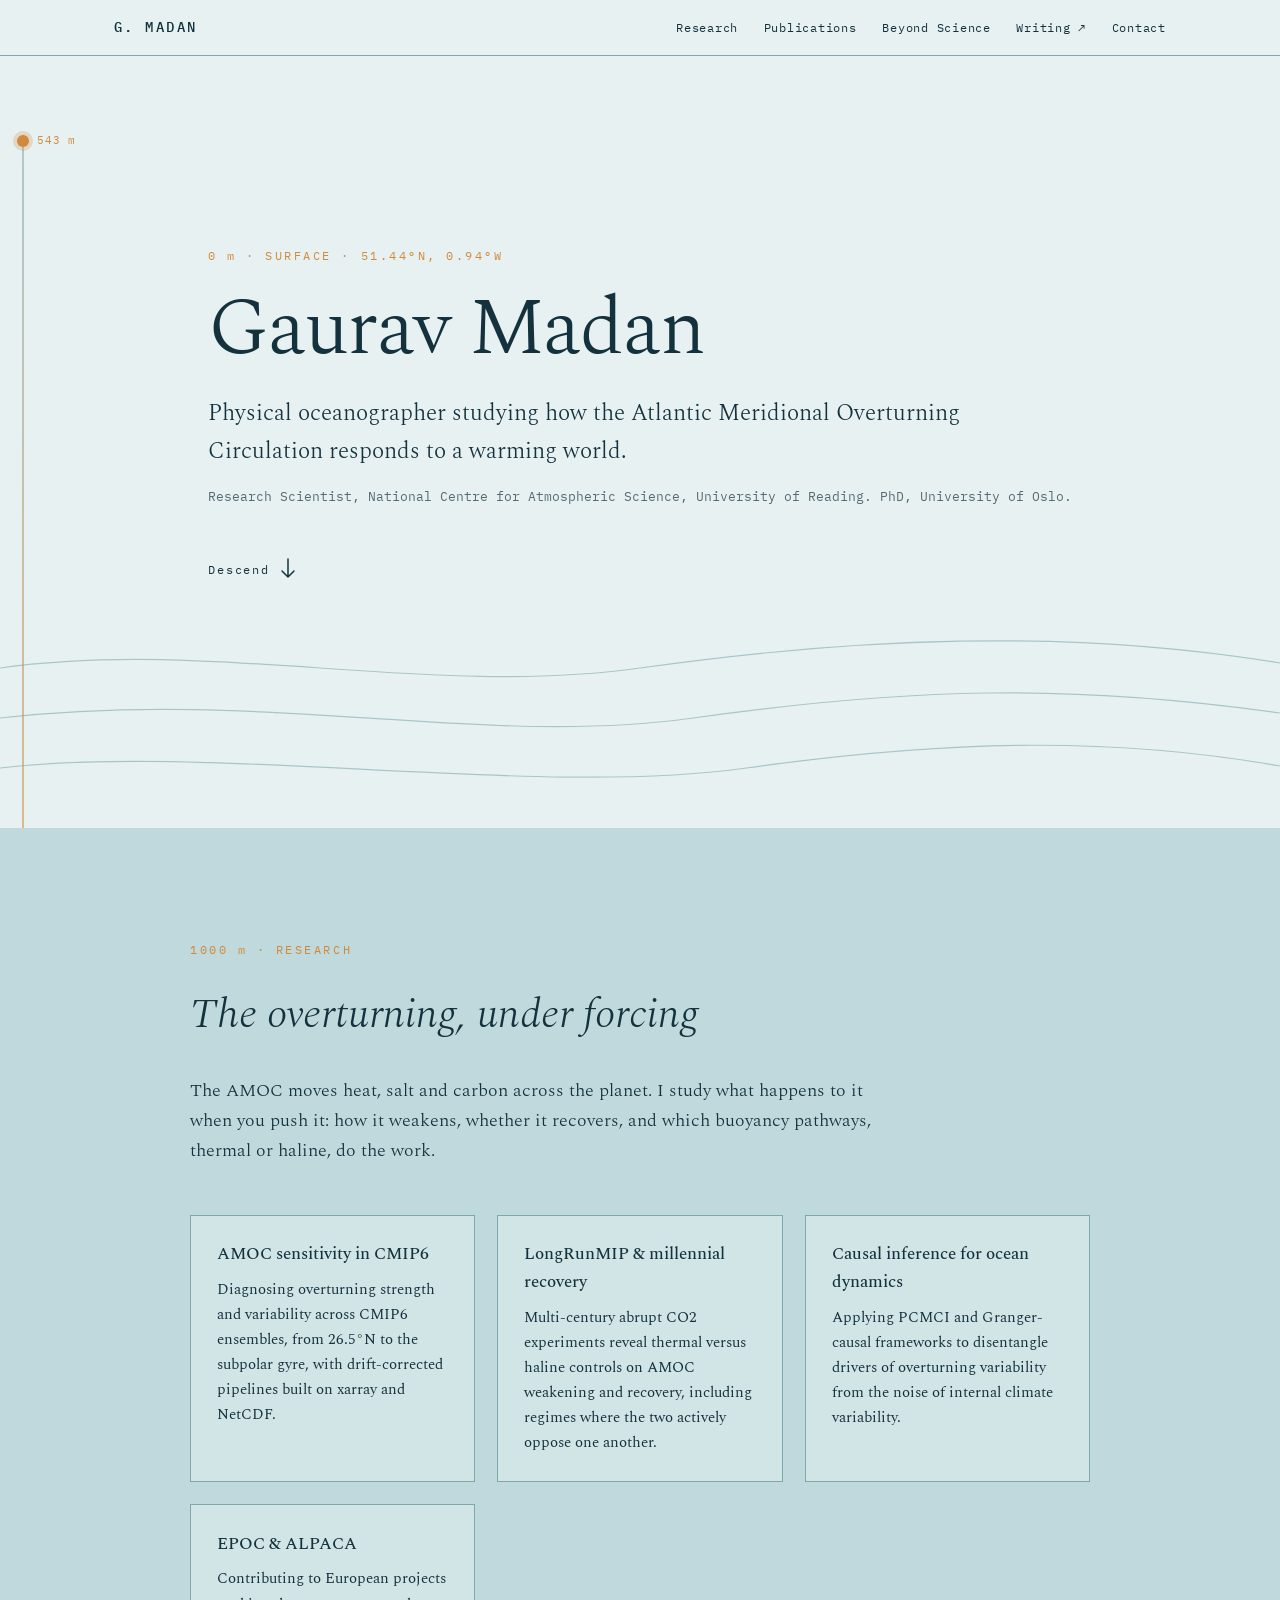
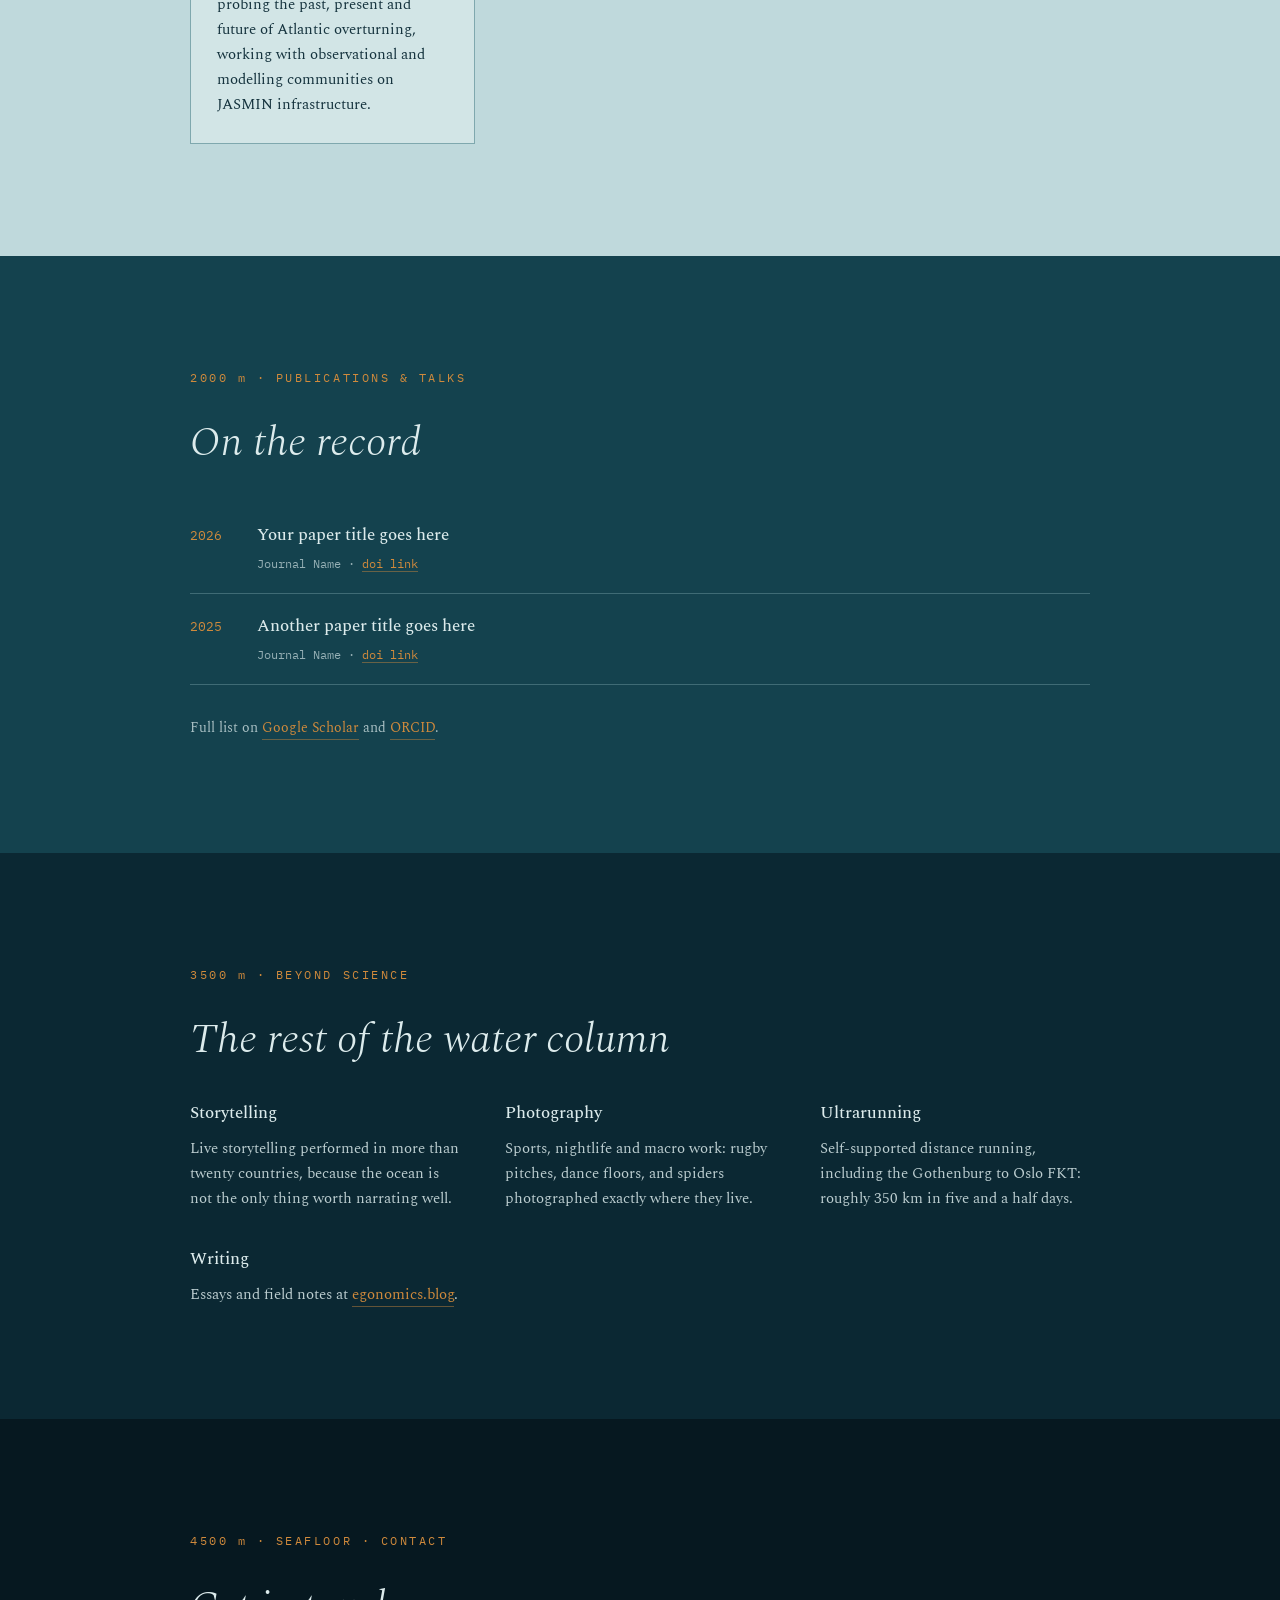
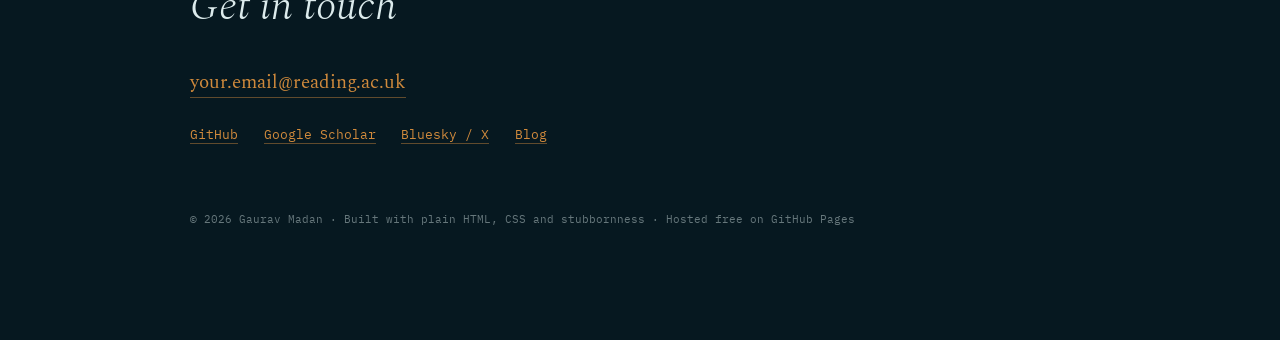
==== index.html @ 24254cf1 "Launch version 1" ====
<!DOCTYPE html>
<html lang="en">
<head>
  <meta charset="UTF-8">
  <meta name="viewport" content="width=device-width, initial-scale=1.0">
  <title>Gaurav Madan | Physical Oceanographer</title>
  <meta name="description" content="Gaurav Madan is a physical oceanographer at NCAS, University of Reading, studying AMOC sensitivity in CMIP6 and LongRunMIP simulations.">

  <!-- ============================================================
       FONTS: Spectral (headings & body) + IBM Plex Mono (labels)
       Swap these in one place if you want a different pairing.
       ============================================================ -->
  <link rel="preconnect" href="https://fonts.googleapis.com">
  <link rel="preconnect" href="https://fonts.gstatic.com" crossorigin>
  <link href="https://fonts.googleapis.com/css2?family=Spectral:ital,wght@0,300;0,400;0,500;1,300;1,400&family=IBM+Plex+Mono:wght@400;500&display=swap" rel="stylesheet">

  <link rel="stylesheet" href="css/style.css">
</head>
<body>

  <!-- ============================================================
       NAVIGATION / MENU BAR
       To add a new link: copy one <li> line and edit it.
       Internal links use #section-id. External links use full URLs
       and should keep target="_blank".
       ============================================================ -->
  <header class="site-nav" id="top">
    <nav aria-label="Main navigation">
      <a class="nav-name" href="#top">G. MADAN</a>
      <button class="nav-toggle" aria-label="Toggle menu" aria-expanded="false">
        <span></span><span></span><span></span>
      </button>
      <ul class="nav-links">
        <li><a href="#research">Research</a></li>
        <li><a href="#publications">Publications</a></li>
        <li><a href="#beyond">Beyond Science</a></li>
        <li><a href="https://egonomics.blog" target="_blank" rel="noopener">Writing ↗</a></li>
        <!-- ADD MORE MENU LINKS HERE, for example:
        <li><a href="https://your-photography-site.com" target="_blank" rel="noopener">Photography ↗</a></li>
        <li><a href="https://github.com/yourusername" target="_blank" rel="noopener">Code ↗</a></li>
        -->
        <li><a href="#contact">Contact</a></li>
      </ul>
    </nav>
  </header>

  <!-- ============================================================
       DEPTH RAIL (the signature element)
       A fixed scale on the left. The marker tracks your scroll
       position as if you were descending the water column.
       Hidden automatically on small screens.
       ============================================================ -->
  <aside class="depth-rail" aria-hidden="true">
    <div class="depth-line"></div>
    <div class="depth-marker" id="depth-marker">
      <span id="depth-readout">0 m</span>
    </div>
  </aside>

  <main>

    <!-- ========================================================
         HERO / SURFACE (0 m)
         ======================================================== -->
    <section class="panel panel-surface" data-depth="0">
      <div class="wrap hero">
        <p class="eyebrow">0 m &middot; SURFACE &middot; 51.44&deg;N, 0.94&deg;W</p>
        <h1>Gaurav Madan</h1>
        <p class="hero-sub">Physical oceanographer studying how the Atlantic
        Meridional Overturning Circulation responds to a warming world.</p>
        <p class="hero-detail">Research Scientist, National Centre for Atmospheric
        Science, University of Reading. PhD, University of Oslo.</p>
        <a class="descend-cue" href="#research">
          <span>Descend</span>
          <svg width="16" height="24" viewBox="0 0 16 24" fill="none" aria-hidden="true">
            <path d="M8 2v18M2 14l6 6 6-6" stroke="currentColor" stroke-width="1.5" stroke-linecap="round" stroke-linejoin="round"/>
          </svg>
        </a>
      </div>
      <!-- Decorative isopycnal contour lines -->
      <svg class="contours" viewBox="0 0 1200 220" preserveAspectRatio="none" aria-hidden="true">
        <path d="M0,60 C200,30 400,90 600,60 S1000,20 1200,55" />
        <path d="M0,110 C250,80 450,140 650,110 S1000,75 1200,105" />
        <path d="M0,160 C200,135 500,190 700,160 S1050,130 1200,158" />
      </svg>
    </section>

    <!-- ========================================================
         RESEARCH (1000 m, where the AMOC lives)
         ======================================================== -->
    <section class="panel panel-thermocline" id="research" data-depth="1000">
      <div class="wrap">
        <p class="eyebrow">1000 m &middot; RESEARCH</p>
        <h2>The overturning, under forcing</h2>
        <p class="lede">The AMOC moves heat, salt and carbon across the planet.
        I study what happens to it when you push it: how it weakens, whether it
        recovers, and which buoyancy pathways, thermal or haline, do the work.</p>

        <div class="research-grid">
          <!-- Edit or duplicate these cards for your own topics -->
          <article class="card">
            <h3>AMOC sensitivity in CMIP6</h3>
            <p>Diagnosing overturning strength and variability across CMIP6
            ensembles, from 26.5&deg;N to the subpolar gyre, with drift-corrected
            pipelines built on xarray and NetCDF.</p>
          </article>
          <article class="card">
            <h3>LongRunMIP &amp; millennial recovery</h3>
            <p>Multi-century abrupt CO2 experiments reveal thermal versus haline
            controls on AMOC weakening and recovery, including regimes where the
            two actively oppose one another.</p>
          </article>
          <article class="card">
            <h3>Causal inference for ocean dynamics</h3>
            <p>Applying PCMCI and Granger-causal frameworks to disentangle
            drivers of overturning variability from the noise of internal
            climate variability.</p>
          </article>
          <article class="card">
            <h3>EPOC &amp; ALPACA</h3>
            <p>Contributing to European projects probing the past, present and
            future of Atlantic overturning, working with observational and
            modelling communities on JASMIN infrastructure.</p>
          </article>
        </div>
      </div>
    </section>

    <!-- ========================================================
         PUBLICATIONS (2000 m)
         Replace the placeholders with your real papers.
         ======================================================== -->
    <section class="panel panel-deep" id="publications" data-depth="2000">
      <div class="wrap">
        <p class="eyebrow">2000 m &middot; PUBLICATIONS &amp; TALKS</p>
        <h2>On the record</h2>
        <ol class="pub-list">
          <!-- TEMPLATE: copy this <li> block for each publication -->
          <li>
            <span class="pub-year">2026</span>
            <div>
              <p class="pub-title">Your paper title goes here</p>
              <p class="pub-meta">Journal Name &middot; <a href="#">doi link</a></p>
            </div>
          </li>
          <li>
            <span class="pub-year">2025</span>
            <div>
              <p class="pub-title">Another paper title goes here</p>
              <p class="pub-meta">Journal Name &middot; <a href="#">doi link</a></p>
            </div>
          </li>
        </ol>
        <p class="aside-note">Full list on
          <a href="#" target="_blank" rel="noopener">Google Scholar</a> and
          <a href="#" target="_blank" rel="noopener">ORCID</a>.
          <!-- Replace # above with your real profile URLs -->
        </p>
      </div>
    </section>

    <!-- ========================================================
         BEYOND SCIENCE (3500 m)
         ======================================================== -->
    <section class="panel panel-abyssal" id="beyond" data-depth="3500">
      <div class="wrap">
        <p class="eyebrow">3500 m &middot; BEYOND SCIENCE</p>
        <h2>The rest of the water column</h2>
        <div class="beyond-grid">
          <article>
            <h3>Storytelling</h3>
            <p>Live storytelling performed in more than twenty countries,
            because the ocean is not the only thing worth narrating well.</p>
          </article>
          <article>
            <h3>Photography</h3>
            <p>Sports, nightlife and macro work: rugby pitches, dance floors,
            and spiders photographed exactly where they live.</p>
          </article>
          <article>
            <h3>Ultrarunning</h3>
            <p>Self-supported distance running, including the
            Gothenburg to Oslo FKT: roughly 350 km in five and a half days.</p>
          </article>
          <article>
            <h3>Writing</h3>
            <p>Essays and field notes at
            <a href="https://egonomics.blog" target="_blank" rel="noopener">egonomics.blog</a>.</p>
          </article>
        </div>
      </div>
    </section>

    <!-- ========================================================
         CONTACT / SEAFLOOR (4500 m)
         ======================================================== -->
    <section class="panel panel-floor" id="contact" data-depth="4500">
      <div class="wrap">
        <p class="eyebrow">4500 m &middot; SEAFLOOR &middot; CONTACT</p>
        <h2>Get in touch</h2>
        <p class="contact-line">
          <!-- Replace with your real handles -->
          <a href="mailto:your.email@reading.ac.uk">your.email@reading.ac.uk</a>
        </p>
        <ul class="contact-links">
          <li><a href="#" target="_blank" rel="noopener">GitHub</a></li>
          <li><a href="#" target="_blank" rel="noopener">Google Scholar</a></li>
          <li><a href="#" target="_blank" rel="noopener">Bluesky / X</a></li>
          <li><a href="https://egonomics.blog" target="_blank" rel="noopener">Blog</a></li>
        </ul>
        <footer>
          <p>&copy; 2026 Gaurav Madan &middot; Built with plain HTML, CSS and
          stubbornness &middot; Hosted free on GitHub Pages</p>
        </footer>
      </div>
    </section>

  </main>

  <script src="js/main.js"></script>
</body>
</html>
---- css/style.css ----
/* ================================================================
   OCEANOGRAPHER GAURAV : water-column stylesheet
   The page descends from surface light to abyssal dark.
   All colours live in :root below. Change them once, they change
   everywhere.
   ================================================================ */

:root {
  /* Depth palette: surface to seafloor */
  --surface:      #E8F1F2;   /* pale hydrographic-chart blue */
  --thermocline:  #BFD9DC;   /* photic-zone blue-grey */
  --deep:         #14424E;   /* deep teal-navy */
  --abyssal:      #0B2833;   /* near-abyss */
  --floor:        #061820;   /* seafloor ink */

  /* Text and accents */
  --ink:          #14323D;   /* dark text on light panels */
  --foam:         #DCEBEC;   /* light text on dark panels */
  --contour:      #7FA8AE;   /* contour lines, rules, muted text */
  --buoy:         #D08A3C;   /* amber accent: links, markers */

  /* Type */
  --serif: 'Spectral', Georgia, serif;
  --mono:  'IBM Plex Mono', 'Courier New', monospace;
}

* { margin: 0; padding: 0; box-sizing: border-box; }

html { scroll-behavior: smooth; }

@media (prefers-reduced-motion: reduce) {
  html { scroll-behavior: auto; }
  *, *::before, *::after { animation: none !important; transition: none !important; }
}

body {
  font-family: var(--serif);
  font-weight: 400;
  color: var(--ink);
  background: var(--surface);
  line-height: 1.65;
}

/* ----------------------------------------------------------------
   NAVIGATION
   ---------------------------------------------------------------- */
.site-nav {
  position: fixed;
  top: 0; left: 0; right: 0;
  z-index: 100;
  background: color-mix(in srgb, var(--surface) 88%, transparent);
  backdrop-filter: blur(8px);
  border-bottom: 1px solid var(--contour);
}

.site-nav nav {
  max-width: 1100px;
  margin: 0 auto;
  padding: 0.9rem 1.5rem;
  display: flex;
  align-items: center;
  justify-content: space-between;
}

.nav-name {
  font-family: var(--mono);
  font-weight: 500;
  font-size: 0.85rem;
  letter-spacing: 0.18em;
  color: var(--ink);
  text-decoration: none;
}

.nav-links {
  display: flex;
  gap: 1.6rem;
  list-style: none;
}

.nav-links a {
  font-family: var(--mono);
  font-size: 0.78rem;
  letter-spacing: 0.06em;
  color: var(--ink);
  text-decoration: none;
  border-bottom: 1px solid transparent;
  padding-bottom: 2px;
  transition: border-color 0.2s, color 0.2s;
}

.nav-links a:hover,
.nav-links a:focus-visible {
  color: var(--buoy);
  border-bottom-color: var(--buoy);
}

.nav-toggle { display: none; }

/* ----------------------------------------------------------------
   DEPTH RAIL (signature element)
   ---------------------------------------------------------------- */
.depth-rail {
  position: fixed;
  left: 1.4rem;
  top: 15vh;
  bottom: 8vh;
  width: 2px;
  z-index: 50;
}

.depth-line {
  position: absolute;
  inset: 0;
  background: linear-gradient(var(--contour), var(--buoy));
  opacity: 0.55;
}

.depth-marker {
  position: absolute;
  left: -5px;
  top: 0;
  width: 12px;
  height: 12px;
  border-radius: 50%;
  background: var(--buoy);
  box-shadow: 0 0 0 4px color-mix(in srgb, var(--buoy) 25%, transparent);
  transition: top 0.1s linear;
}

.depth-marker span {
  position: absolute;
  left: 20px;
  top: -4px;
  font-family: var(--mono);
  font-size: 0.7rem;
  letter-spacing: 0.05em;
  color: var(--buoy);
  white-space: nowrap;
}

/* ----------------------------------------------------------------
   PANELS: each darker than the last
   ---------------------------------------------------------------- */
.panel { padding: 7rem 1.5rem; position: relative; overflow: hidden; }
.wrap  { max-width: 900px; margin: 0 auto; }

.panel-surface     { background: var(--surface);     color: var(--ink);  min-height: 92vh; display: flex; align-items: center; }
.panel-thermocline { background: var(--thermocline); color: var(--ink); }
.panel-deep        { background: var(--deep);        color: var(--foam); }
.panel-abyssal     { background: var(--abyssal);     color: var(--foam); }
.panel-floor       { background: var(--floor);       color: var(--foam); }

.eyebrow {
  font-family: var(--mono);
  font-size: 0.72rem;
  letter-spacing: 0.22em;
  color: var(--buoy);
  margin-bottom: 1.4rem;
}

h1 {
  font-size: clamp(2.8rem, 7vw, 5rem);
  font-weight: 300;
  letter-spacing: -0.015em;
  line-height: 1.05;
  margin-bottom: 1.4rem;
}

h2 {
  font-size: clamp(1.8rem, 4vw, 2.6rem);
  font-weight: 300;
  font-style: italic;
  margin-bottom: 1.6rem;
}

h3 {
  font-size: 1.05rem;
  font-weight: 500;
  margin-bottom: 0.5rem;
}

/* ----------------------------------------------------------------
   HERO
   ---------------------------------------------------------------- */
.hero { position: relative; z-index: 2; }

.hero-sub {
  font-size: clamp(1.15rem, 2.4vw, 1.45rem);
  font-weight: 300;
  max-width: 34em;
  margin-bottom: 1rem;
}

.hero-detail {
  font-family: var(--mono);
  font-size: 0.82rem;
  color: color-mix(in srgb, var(--ink) 70%, transparent);
  margin-bottom: 3rem;
}

.descend-cue {
  display: inline-flex;
  align-items: center;
  gap: 0.6rem;
  font-family: var(--mono);
  font-size: 0.78rem;
  letter-spacing: 0.15em;
  color: var(--ink);
  text-decoration: none;
}

.descend-cue svg { animation: bob 2.4s ease-in-out infinite; }

@keyframes bob {
  0%, 100% { transform: translateY(0); }
  50%      { transform: translateY(6px); }
}

.contours {
  position: absolute;
  bottom: 0; left: 0;
  width: 100%; height: 220px;
  z-index: 1;
}

.contours path {
  fill: none;
  stroke: var(--contour);
  stroke-width: 1.2;
  opacity: 0.6;
}

/* ----------------------------------------------------------------
   RESEARCH
   ---------------------------------------------------------------- */
.lede {
  font-size: 1.15rem;
  font-weight: 300;
  max-width: 38em;
  margin-bottom: 3rem;
}

.research-grid {
  display: grid;
  grid-template-columns: repeat(auto-fit, minmax(260px, 1fr));
  gap: 1.4rem;
}

.card {
  border: 1px solid var(--contour);
  padding: 1.6rem;
  background: color-mix(in srgb, var(--surface) 45%, transparent);
}

.card p { font-size: 0.95rem; }

/* ----------------------------------------------------------------
   PUBLICATIONS
   ---------------------------------------------------------------- */
.pub-list { list-style: none; }

.pub-list li {
  display: flex;
  gap: 1.6rem;
  padding: 1.2rem 0;
  border-bottom: 1px solid color-mix(in srgb, var(--contour) 40%, transparent);
}

.pub-year {
  font-family: var(--mono);
  font-size: 0.8rem;
  color: var(--buoy);
  min-width: 3.2em;
  padding-top: 0.25em;
}

.pub-title { font-size: 1.05rem; font-weight: 500; }

.pub-meta {
  font-family: var(--mono);
  font-size: 0.75rem;
  color: color-mix(in srgb, var(--foam) 65%, transparent);
  margin-top: 0.25rem;
}

.pub-meta a, .aside-note a, .beyond-grid a, .contact-line a, .contact-links a {
  color: var(--buoy);
  text-decoration: none;
  border-bottom: 1px solid color-mix(in srgb, var(--buoy) 45%, transparent);
}

.pub-meta a:hover, .aside-note a:hover, .beyond-grid a:hover,
.contact-line a:hover, .contact-links a:hover {
  border-bottom-color: var(--buoy);
}

.aside-note {
  margin-top: 2rem;
  font-size: 0.9rem;
  color: color-mix(in srgb, var(--foam) 75%, transparent);
}

/* ----------------------------------------------------------------
   BEYOND
   ---------------------------------------------------------------- */
.beyond-grid {
  display: grid;
  grid-template-columns: repeat(auto-fit, minmax(220px, 1fr));
  gap: 2.2rem 2.8rem;
}

.beyond-grid p { font-size: 0.95rem; color: color-mix(in srgb, var(--foam) 85%, transparent); }

/* ----------------------------------------------------------------
   CONTACT / FOOTER
   ---------------------------------------------------------------- */
.contact-line { font-size: 1.2rem; margin-bottom: 1.6rem; }

.contact-links {
  list-style: none;
  display: flex;
  flex-wrap: wrap;
  gap: 1.6rem;
  font-family: var(--mono);
  font-size: 0.82rem;
  margin-bottom: 4rem;
}

footer p {
  font-family: var(--mono);
  font-size: 0.7rem;
  color: color-mix(in srgb, var(--foam) 45%, transparent);
}

/* ----------------------------------------------------------------
   MOBILE
   ---------------------------------------------------------------- */
@media (max-width: 760px) {
  .depth-rail { display: none; }

  .panel { padding: 5rem 1.25rem; }

  .nav-toggle {
    display: flex;
    flex-direction: column;
    gap: 5px;
    background: none;
    border: none;
    cursor: pointer;
    padding: 6px;
  }

  .nav-toggle span {
    width: 22px; height: 2px;
    background: var(--ink);
  }

  .nav-links {
    display: none;
    position: absolute;
    top: 100%;
    left: 0; right: 0;
    flex-direction: column;
    gap: 0;
    background: var(--surface);
    border-bottom: 1px solid var(--contour);
    padding: 0.5rem 0;
  }

  .nav-links.open { display: flex; }

  .nav-links li a {
    display: block;
    padding: 0.9rem 1.5rem;
    border-bottom: none;
  }
}
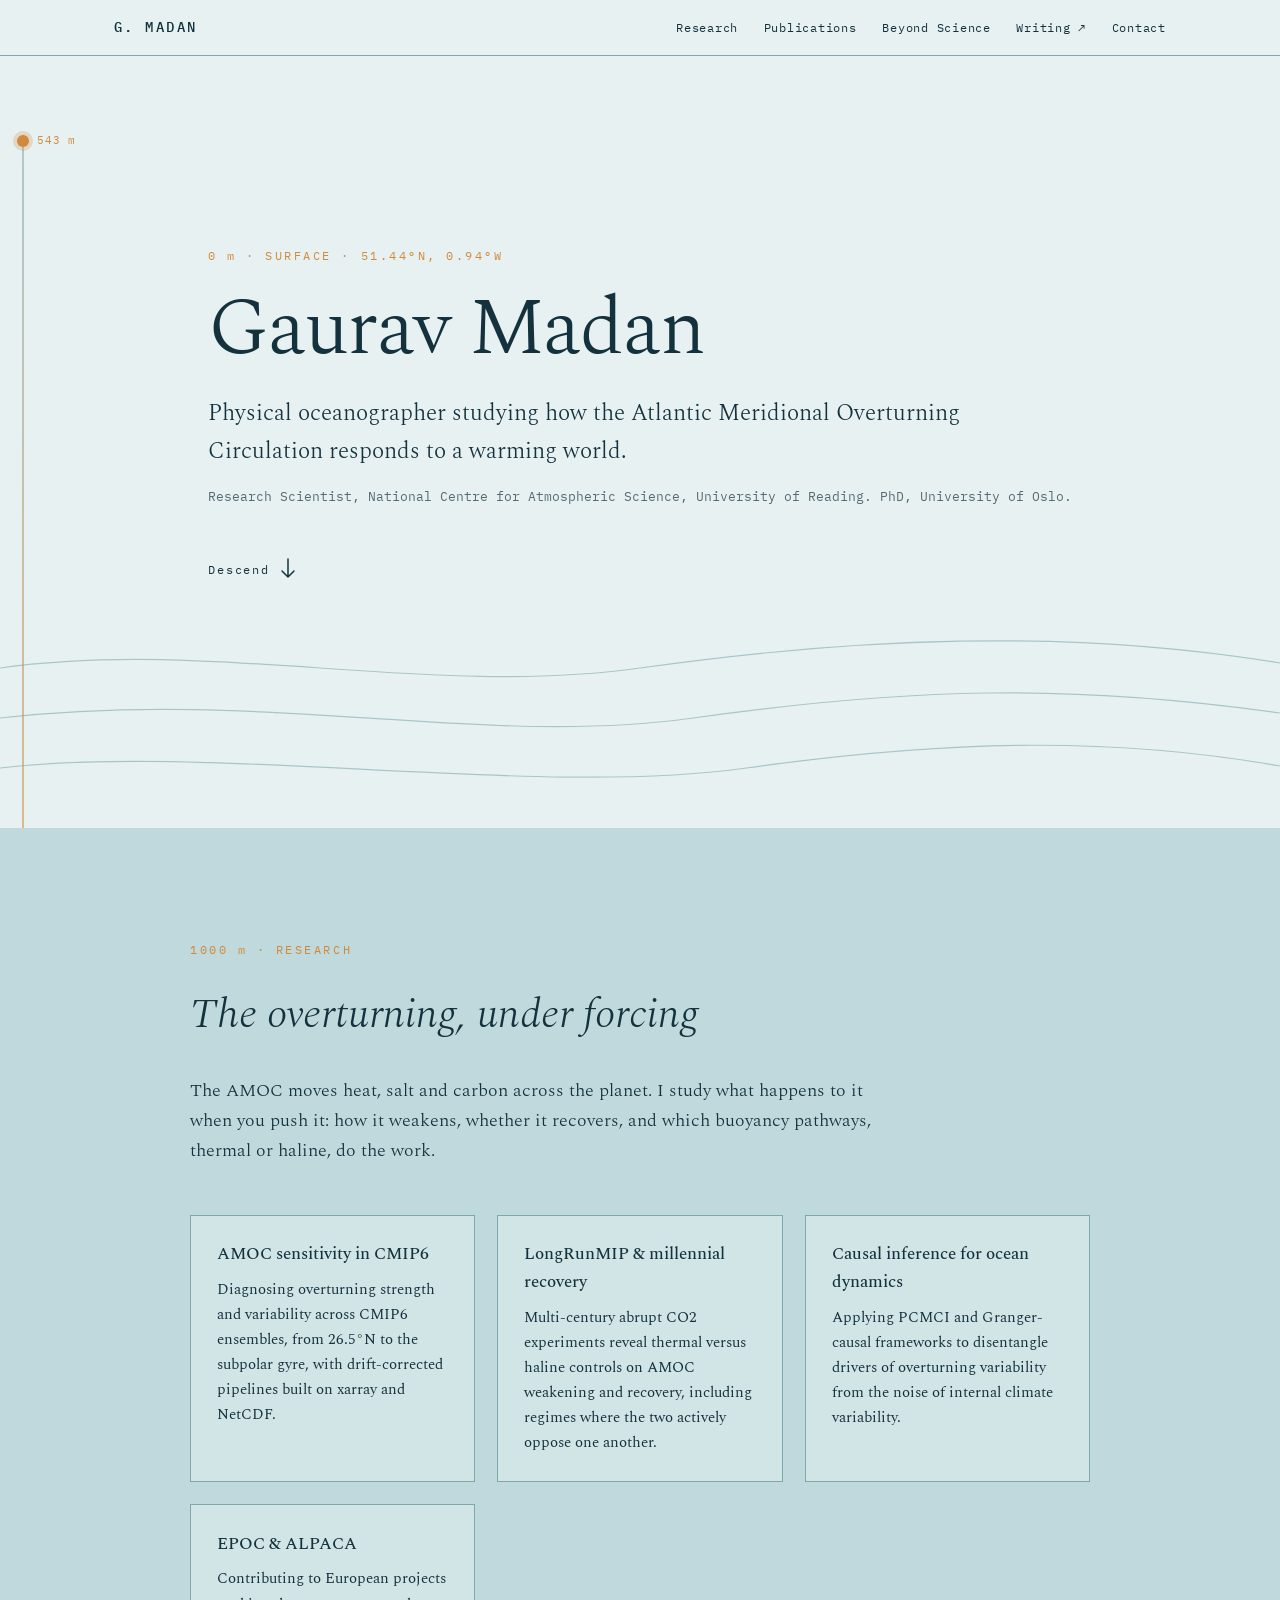
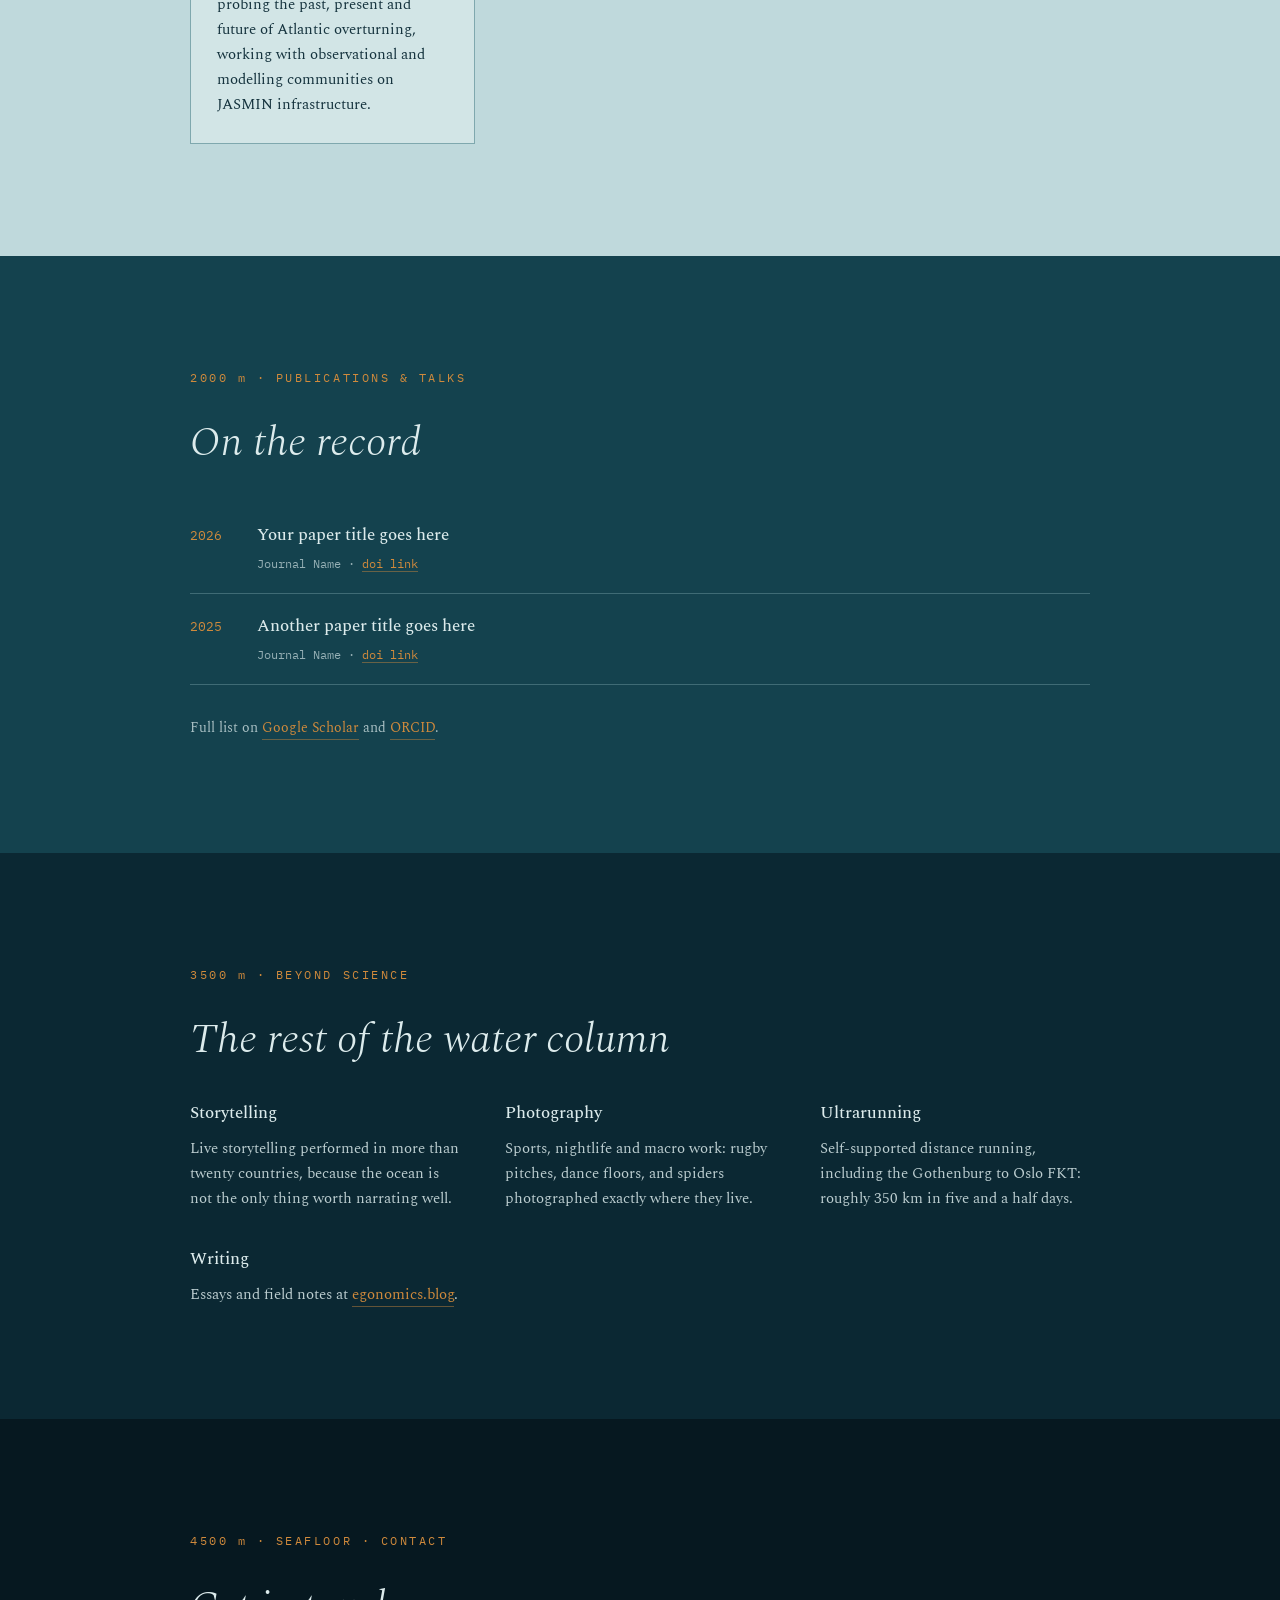
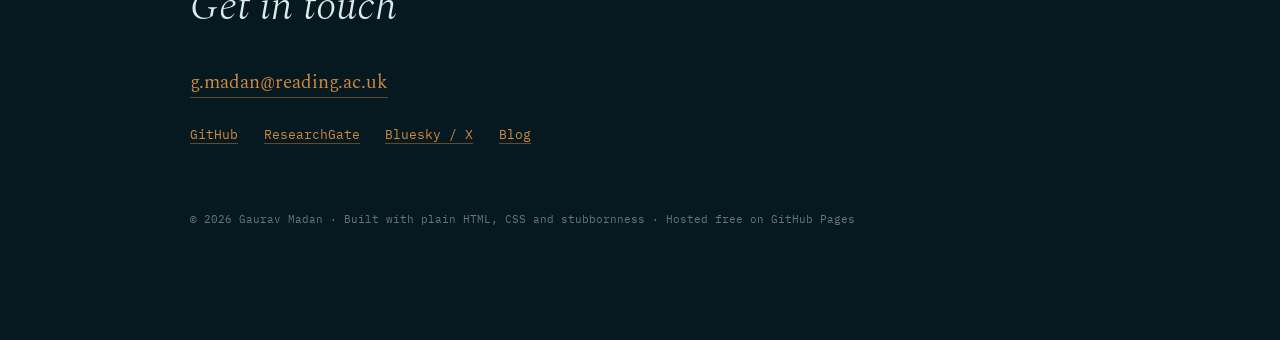
==== commit dff89604: "Update contact information and links in index.html Updated contact email and added social media link" ====
--- a/index.html
+++ b/index.html
@@ -200,12 +200,12 @@
         <h2>Get in touch</h2>
         <p class="contact-line">
           <!-- Replace with your real handles -->
-          <a href="mailto:your.email@reading.ac.uk">your.email@reading.ac.uk</a>
+          <a href="mailto:g.madan@reading.ac.uk">g.madan@reading.ac.uk</a>
         </p>
         <ul class="contact-links">
-          <li><a href="#" target="_blank" rel="noopener">GitHub</a></li>
-          <li><a href="#" target="_blank" rel="noopener">Google Scholar</a></li>
-          <li><a href="#" target="_blank" rel="noopener">Bluesky / X</a></li>
+          <li><a href="https://github.com/gauravmadan" target="_blank" rel="noopener">GitHub</a></li>
+          <li><a href="https://www.researchgate.net/profile/Gaurav-Madan-2" target="_blank" rel="noopener">ResearchGate</a></li>
+          <li><a href="https://bsky.app/profile/oceanografer.com" target="_blank" rel="noopener">Bluesky / X</a></li>
           <li><a href="https://egonomics.blog" target="_blank" rel="noopener">Blog</a></li>
         </ul>
         <footer>
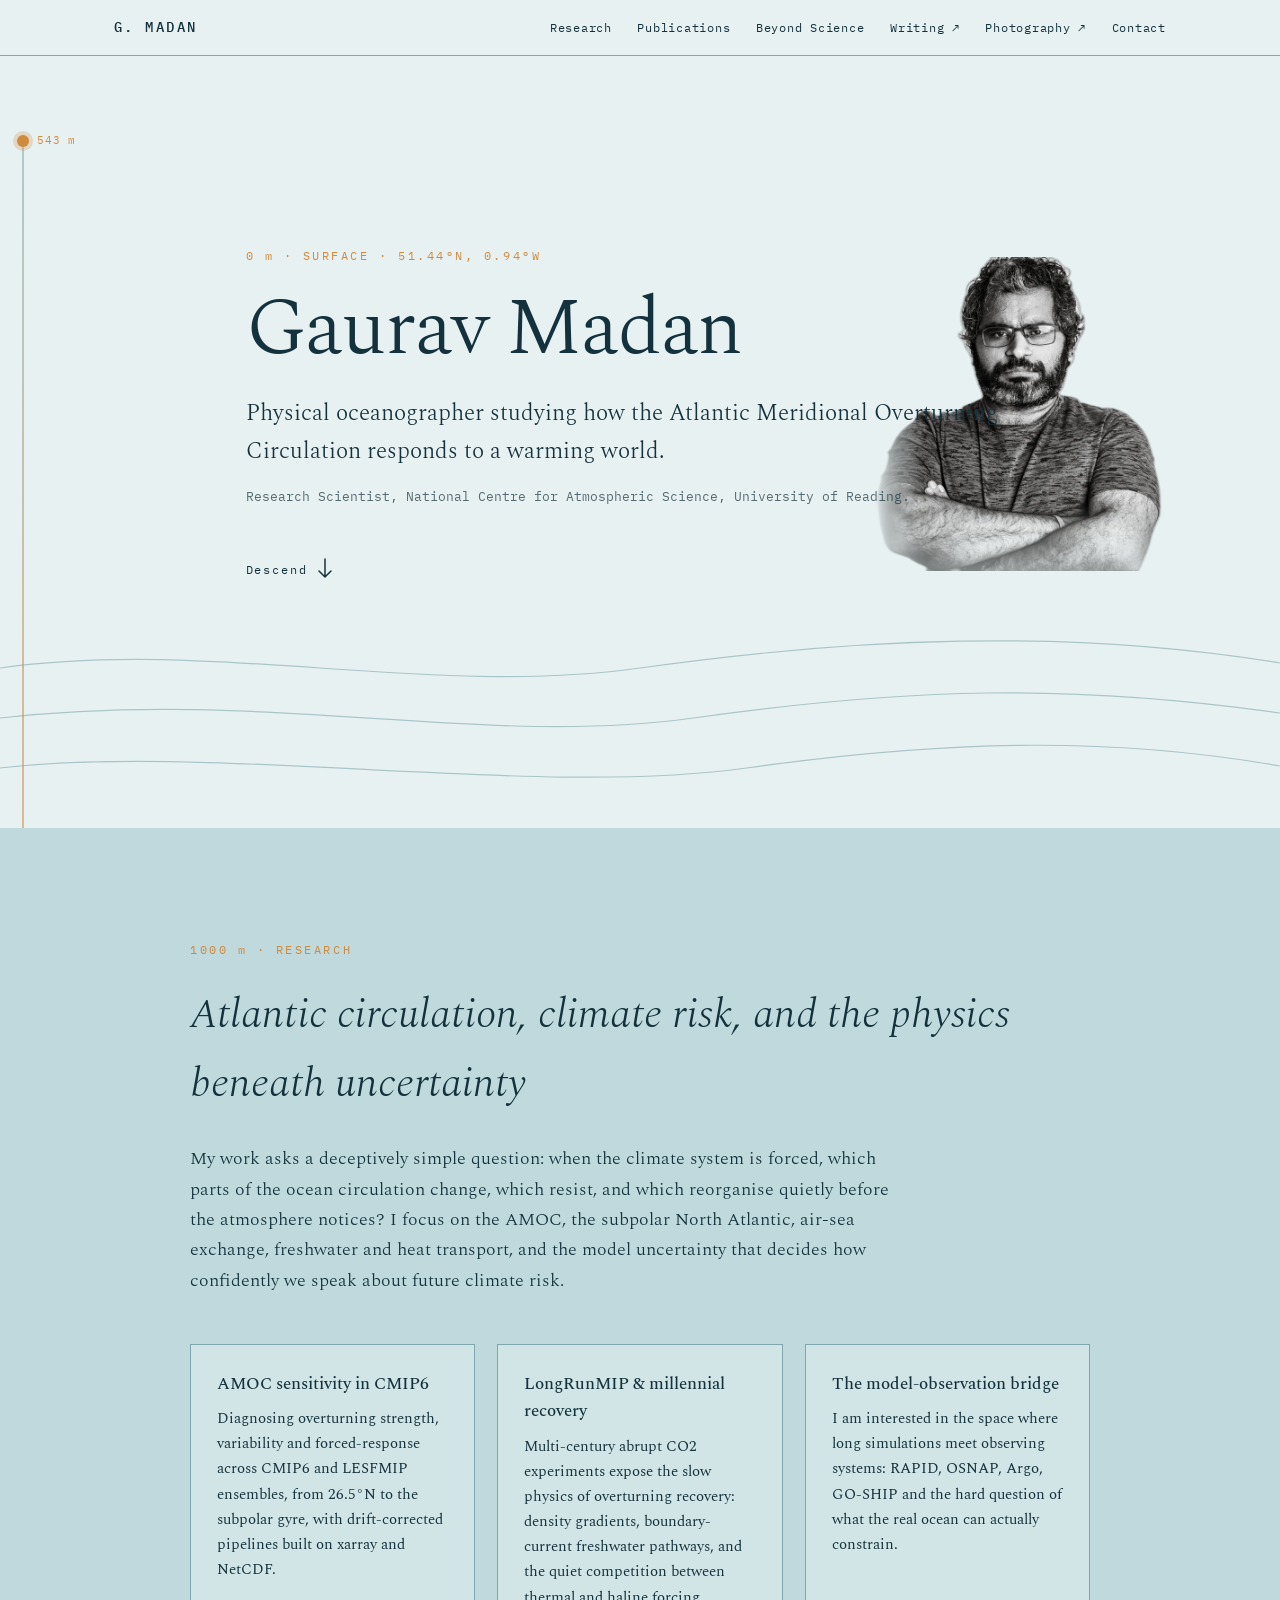
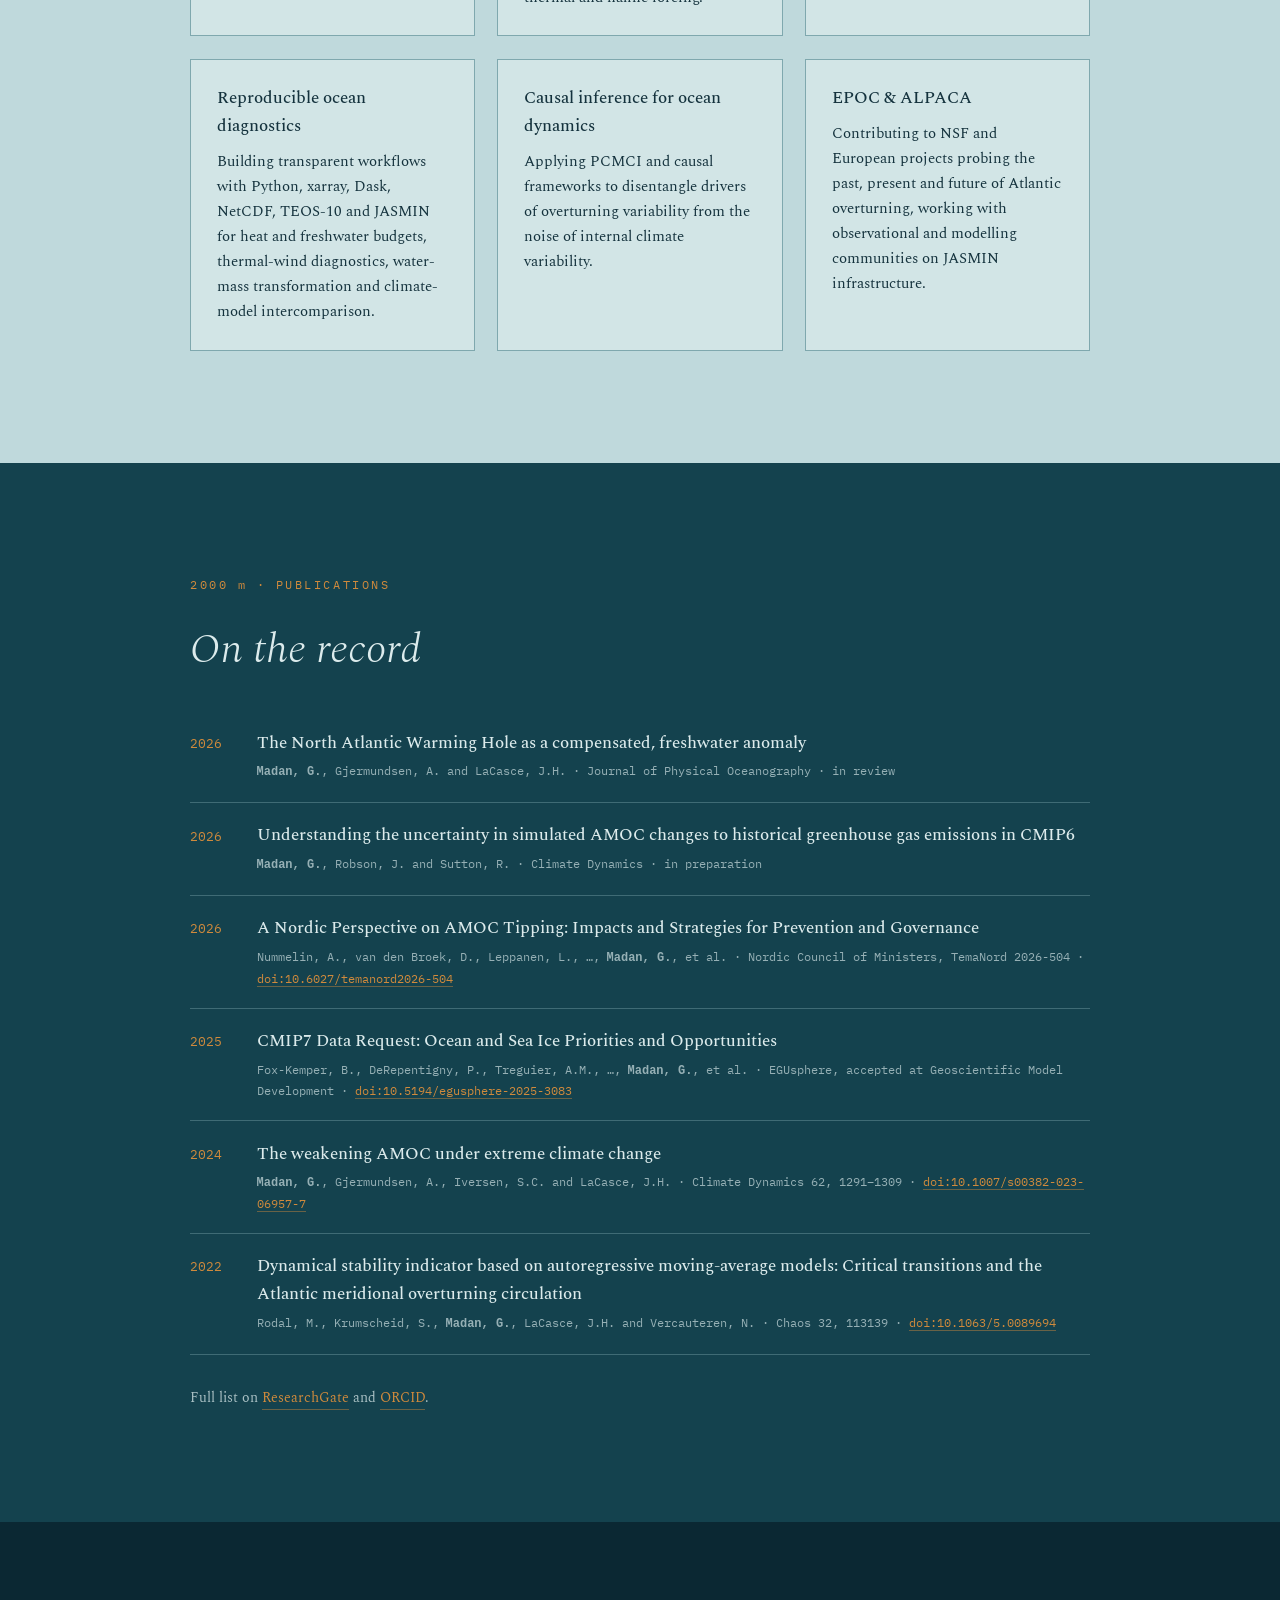
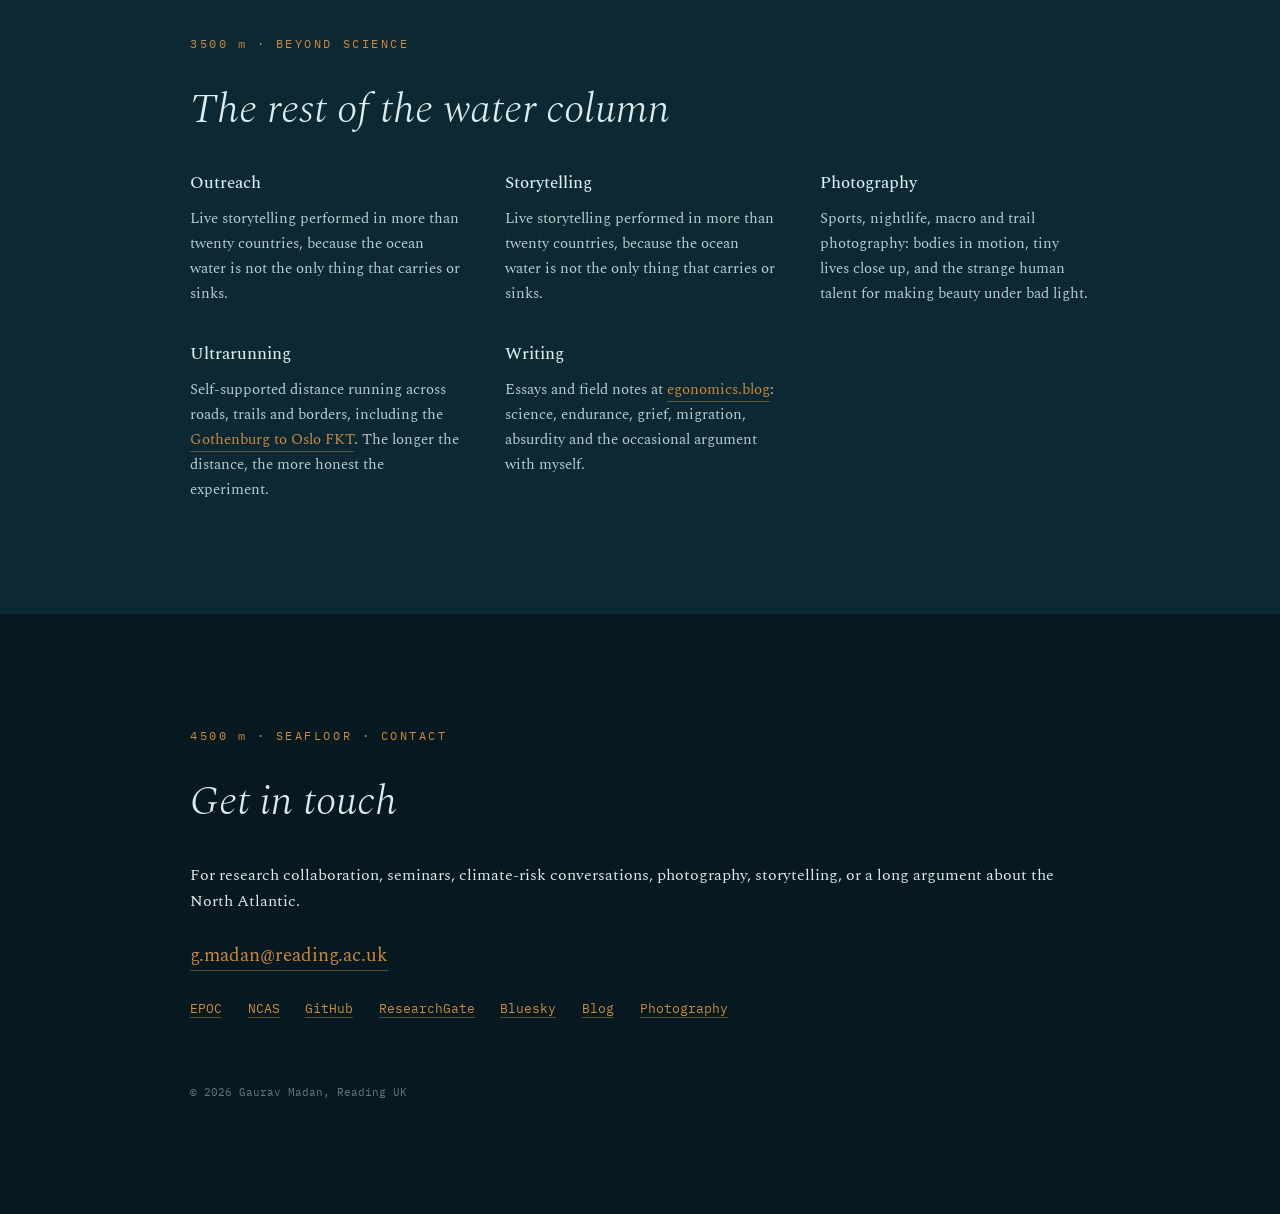
==== commit a97f4b18: "updated: photo css" ====
--- a/index.html
+++ b/index.html
@@ -35,6 +35,8 @@
         <li><a href="#publications">Publications</a></li>
         <li><a href="#beyond">Beyond Science</a></li>
         <li><a href="https://egonomics.blog" target="_blank" rel="noopener">Writing ↗</a></li>
+        <li><a href="https://gaurav.photo" target="_blank" rel="noopener">Photography ↗</a></li>
+
         <!-- ADD MORE MENU LINKS HERE, for example:
         <li><a href="https://your-photography-site.com" target="_blank" rel="noopener">Photography ↗</a></li>
         <li><a href="https://github.com/yourusername" target="_blank" rel="noopener">Code ↗</a></li>
@@ -63,13 +65,17 @@
          HERO / SURFACE (0 m)
          ======================================================== -->
     <section class="panel panel-surface" data-depth="0">
+		<!-- Background portrait, anchored bottom-right, behind the text layer.
+           Drop the cutout at assets/portrait.webp. Hides itself if missing. -->
+      <img class="hero-figure" src="assets/portrait.webp" alt=""
+           aria-hidden="true" onerror="this.style.display='none'">
       <div class="wrap hero">
         <p class="eyebrow">0 m &middot; SURFACE &middot; 51.44&deg;N, 0.94&deg;W</p>
         <h1>Gaurav Madan</h1>
         <p class="hero-sub">Physical oceanographer studying how the Atlantic
         Meridional Overturning Circulation responds to a warming world.</p>
         <p class="hero-detail">Research Scientist, National Centre for Atmospheric
-        Science, University of Reading. PhD, University of Oslo.</p>
+        Science, University of Reading.</p>
         <a class="descend-cue" href="#research">
           <span>Descend</span>
           <svg width="16" height="24" viewBox="0 0 16 24" fill="none" aria-hidden="true">
@@ -91,34 +97,48 @@
     <section class="panel panel-thermocline" id="research" data-depth="1000">
       <div class="wrap">
         <p class="eyebrow">1000 m &middot; RESEARCH</p>
-        <h2>The overturning, under forcing</h2>
-        <p class="lede">The AMOC moves heat, salt and carbon across the planet.
-        I study what happens to it when you push it: how it weakens, whether it
-        recovers, and which buoyancy pathways, thermal or haline, do the work.</p>
+        <h2>Atlantic circulation, climate risk, and the physics beneath uncertainty</h2>
+        <p class="lede">My work asks a deceptively simple question: when the climate system is forced,
+        which parts of the ocean circulation change, which resist, and which reorganise quietly
+        before the atmosphere notices? I focus on the AMOC, the subpolar North Atlantic,
+        air-sea exchange, freshwater and heat transport, and the model uncertainty that decides
+        how confidently we speak about future climate risk.</p>
 
         <div class="research-grid">
           <!-- Edit or duplicate these cards for your own topics -->
           <article class="card">
             <h3>AMOC sensitivity in CMIP6</h3>
-            <p>Diagnosing overturning strength and variability across CMIP6
+            <p>Diagnosing overturning strength, variability and forced-response across CMIP6 and LESFMIP
             ensembles, from 26.5&deg;N to the subpolar gyre, with drift-corrected
             pipelines built on xarray and NetCDF.</p>
           </article>
           <article class="card">
             <h3>LongRunMIP &amp; millennial recovery</h3>
-            <p>Multi-century abrupt CO2 experiments reveal thermal versus haline
-            controls on AMOC weakening and recovery, including regimes where the
-            two actively oppose one another.</p>
+            <p>Multi-century abrupt CO2 experiments expose the slow physics of overturning recovery:
+            density gradients, boundary-current freshwater pathways, and the quiet competition
+            between thermal and haline forcing.</p>
+          </article>
+			<article class="card">
+            <h3>The model-observation bridge</h3>
+            <p>I am interested in the space where long simulations meet observing systems: RAPID,
+            OSNAP, Argo, GO-SHIP and the hard question of what the real ocean can actually
+            constrain.</p>
+          </article>
+		<article class="card">
+            <h3>Reproducible ocean diagnostics</h3>
+            <p>Building transparent workflows with Python, xarray, Dask, NetCDF, TEOS-10 and JASMIN
+            for heat and freshwater budgets, thermal-wind diagnostics, water-mass transformation
+            and climate-model intercomparison.</p>
           </article>
           <article class="card">
             <h3>Causal inference for ocean dynamics</h3>
-            <p>Applying PCMCI and Granger-causal frameworks to disentangle
+            <p>Applying PCMCI and causal frameworks to disentangle
             drivers of overturning variability from the noise of internal
             climate variability.</p>
           </article>
           <article class="card">
             <h3>EPOC &amp; ALPACA</h3>
-            <p>Contributing to European projects probing the past, present and
+            <p>Contributing to NSF and European projects probing the past, present and
             future of Atlantic overturning, working with observational and
             modelling communities on JASMIN infrastructure.</p>
           </article>
@@ -126,38 +146,73 @@
       </div>
     </section>
 
-    <!-- ========================================================
-         PUBLICATIONS (2000 m)
-         Replace the placeholders with your real papers.
-         ======================================================== -->
-    <section class="panel panel-deep" id="publications" data-depth="2000">
-      <div class="wrap">
-        <p class="eyebrow">2000 m &middot; PUBLICATIONS &amp; TALKS</p>
-        <h2>On the record</h2>
-        <ol class="pub-list">
-          <!-- TEMPLATE: copy this <li> block for each publication -->
-          <li>
-            <span class="pub-year">2026</span>
-            <div>
-              <p class="pub-title">Your paper title goes here</p>
-              <p class="pub-meta">Journal Name &middot; <a href="#">doi link</a></p>
-            </div>
-          </li>
-          <li>
-            <span class="pub-year">2025</span>
-            <div>
-              <p class="pub-title">Another paper title goes here</p>
-              <p class="pub-meta">Journal Name &middot; <a href="#">doi link</a></p>
-            </div>
-          </li>
-        </ol>
-        <p class="aside-note">Full list on
-          <a href="#" target="_blank" rel="noopener">Google Scholar</a> and
-          <a href="#" target="_blank" rel="noopener">ORCID</a>.
-          <!-- Replace # above with your real profile URLs -->
-        </p>
-      </div>
-    </section>
+<!-- ========================================================
+     PUBLICATIONS (2000 m)
+     ======================================================== -->
+<section class="panel panel-deep" id="publications" data-depth="2000">
+  <div class="wrap">
+    <p class="eyebrow">2000 m &middot; PUBLICATIONS</p>
+    <h2>On the record</h2>
+
+    <ol class="pub-list">
+
+      <li>
+        <span class="pub-year">2026</span>
+        <div>
+          <p class="pub-title">The North Atlantic Warming Hole as a compensated, freshwater anomaly</p>
+          <p class="pub-meta"><strong>Madan, G.</strong>, Gjermundsen, A. and LaCasce, J.H. &middot; Journal of Physical Oceanography &middot; in review</p>
+        </div>
+      </li>
+
+      <li>
+        <span class="pub-year">2026</span>
+        <div>
+          <p class="pub-title">Understanding the uncertainty in simulated AMOC changes to historical greenhouse gas emissions in CMIP6</p>
+          <p class="pub-meta"><strong>Madan, G.</strong>, Robson, J. and Sutton, R. &middot; Climate Dynamics &middot; in preparation</p>
+        </div>
+      </li>
+
+      <li>
+        <span class="pub-year">2026</span>
+        <div>
+          <p class="pub-title">A Nordic Perspective on AMOC Tipping: Impacts and Strategies for Prevention and Governance</p>
+          <p class="pub-meta">Nummelin, A., van den Broek, D., Leppanen, L., &hellip;, <strong>Madan, G.</strong>, et al. &middot; Nordic Council of Ministers, TemaNord 2026-504 &middot; <a href="http://dx.doi.org/10.6027/temanord2026-504" target="_blank" rel="noopener">doi:10.6027/temanord2026-504</a></p>
+        </div>
+      </li>
+
+      <li>
+        <span class="pub-year">2025</span>
+        <div>
+          <p class="pub-title">CMIP7 Data Request: Ocean and Sea Ice Priorities and Opportunities</p>
+          <p class="pub-meta">Fox-Kemper, B., DeRepentigny, P., Treguier, A.M., &hellip;, <strong>Madan, G.</strong>, et al. &middot; EGUsphere, accepted at Geoscientific Model Development &middot; <a href="https://doi.org/10.5194/egusphere-2025-3083" target="_blank" rel="noopener">doi:10.5194/egusphere-2025-3083</a></p>
+        </div>
+      </li>
+
+      <li>
+        <span class="pub-year">2024</span>
+        <div>
+          <p class="pub-title">The weakening AMOC under extreme climate change</p>
+          <p class="pub-meta"><strong>Madan, G.</strong>, Gjermundsen, A., Iversen, S.C. and LaCasce, J.H. &middot; Climate Dynamics 62, 1291&ndash;1309 &middot; <a href="https://doi.org/10.1007/s00382-023-06957-7" target="_blank" rel="noopener">doi:10.1007/s00382-023-06957-7</a></p>
+        </div>
+      </li>
+
+      <li>
+        <span class="pub-year">2022</span>
+        <div>
+          <p class="pub-title">Dynamical stability indicator based on autoregressive moving-average models: Critical transitions and the Atlantic meridional overturning circulation</p>
+          <p class="pub-meta">Rodal, M., Krumscheid, S., <strong>Madan, G.</strong>, LaCasce, J.H. and Vercauteren, N. &middot; Chaos 32, 113139 &middot; <a href="https://doi.org/10.1063/5.0089694" target="_blank" rel="noopener">doi:10.1063/5.0089694</a></p>
+        </div>
+      </li>
+
+    </ol>
+
+    <p class="aside-note">
+      Full list on
+      <a href="https://www.researchgate.net/profile/Gaurav-Madan-2" target="_blank" rel="noopener">ResearchGate</a> and
+      <a href="https://orcid.org/0000-0002-7702-1171" target="_blank" rel="noopener">ORCID</a>.
+    </p>
+  </div>
+</section>
 
     <!-- ========================================================
          BEYOND SCIENCE (3500 m)
@@ -168,24 +223,29 @@
         <h2>The rest of the water column</h2>
         <div class="beyond-grid">
           <article>
+            <h3>Outreach</h3>
+            <p>Live storytelling performed in more than twenty countries,
+            because the ocean water is not the only thing that carries or sinks.</p>
+          </article>
+          <article>
             <h3>Storytelling</h3>
             <p>Live storytelling performed in more than twenty countries,
-            because the ocean is not the only thing worth narrating well.</p>
+            because the ocean water is not the only thing that carries or sinks.</p>
           </article>
           <article>
             <h3>Photography</h3>
-            <p>Sports, nightlife and macro work: rugby pitches, dance floors,
-            and spiders photographed exactly where they live.</p>
+            <p>Sports, nightlife, macro and trail photography: bodies in motion, tiny lives close up,
+            and the strange human talent for making beauty under bad light.</p>
           </article>
           <article>
             <h3>Ultrarunning</h3>
-            <p>Self-supported distance running, including the
-            Gothenburg to Oslo FKT: roughly 350 km in five and a half days.</p>
+            <p>Self-supported distance running across roads, trails and borders, including the <a href="https://fastestknowntime.com/route/gothenburg" target="_blank" rel="noopener">Gothenburg to Oslo FKT</a>. The longer the distance, the more honest the experiment.</p>
           </article>
           <article>
             <h3>Writing</h3>
             <p>Essays and field notes at
-            <a href="https://egonomics.blog" target="_blank" rel="noopener">egonomics.blog</a>.</p>
+            <a href="https://egonomics.blog" target="_blank" rel="noopener">egonomics.blog</a>: science,
+            endurance, grief, migration, absurdity and the occasional argument with myself.</p>
           </article>
         </div>
       </div>
@@ -198,19 +258,24 @@
       <div class="wrap">
         <p class="eyebrow">4500 m &middot; SEAFLOOR &middot; CONTACT</p>
         <h2>Get in touch</h2>
+		  <p class="contact-intro">For research collaboration, seminars, climate-risk conversations,
+        photography, storytelling, or a long argument about the North Atlantic.</p>
+        <p class="contact-line">
         <p class="contact-line">
           <!-- Replace with your real handles -->
           <a href="mailto:g.madan@reading.ac.uk">g.madan@reading.ac.uk</a>
         </p>
         <ul class="contact-links">
-          <li><a href="https://github.com/gauravmadan" target="_blank" rel="noopener">GitHub</a></li>
+          <li><a href="https://epoc-eu.org/" target="_blank" rel="noopener">EPOC</a></li>
+          <li><a href="https://ncas.ac.uk/" target="_blank" rel="noopener">NCAS</a></li>
+		  <li><a href="https://github.com/gauravmadan" target="_blank" rel="noopener">GitHub</a></li>
           <li><a href="https://www.researchgate.net/profile/Gaurav-Madan-2" target="_blank" rel="noopener">ResearchGate</a></li>
-          <li><a href="https://bsky.app/profile/oceanografer.com" target="_blank" rel="noopener">Bluesky / X</a></li>
+          <li><a href="https://bsky.app/profile/oceanografer.com" target="_blank" rel="noopener">Bluesky</a></li>
           <li><a href="https://egonomics.blog" target="_blank" rel="noopener">Blog</a></li>
+          <li><a href="https://gaurav.photo" target="_blank" rel="noopener">Photography</a></li>			
         </ul>
         <footer>
-          <p>&copy; 2026 Gaurav Madan &middot; Built with plain HTML, CSS and
-          stubbornness &middot; Hosted free on GitHub Pages</p>
+          <p>&copy; 2026 Gaurav Madan, Reading UK</p>
         </footer>
       </div>
     </section>
--- a/css/style.css
+++ b/css/style.css
@@ -183,7 +183,28 @@
    HERO
    ---------------------------------------------------------------- */
 .hero { position: relative; z-index: 2; }
-
+/* Portrait as background element: bottom-anchored, behind the text,
+   soft-fading at its left edge and into the contour zone below */
+.hero-figure {
+  position: absolute;
+  right: clamp(2rem, 9vw, 12rem);
+  bottom: 10;
+  height: min(38%, 96vh);
+  width: auto;
+  z-index: 2;
+  pointer-events: none;
+  filter: saturate(0.9);
+
+  -webkit-mask-image:
+    linear-gradient(90deg, transparent 0%, black 18%),
+    linear-gradient(180deg, black 78%, rgba(0,0,0,0.45) 100%);
+  -webkit-mask-composite: source-in;
+
+  mask-image:
+    linear-gradient(90deg, transparent 0%, black 18%),
+    linear-gradient(180deg, black 78%, rgba(0,0,0,0.45) 100%);
+  mask-composite: intersect;
+}
 .hero-sub {
   font-size: clamp(1.15rem, 2.4vw, 1.45rem);
   font-weight: 300;
@@ -335,6 +356,9 @@
 /* ----------------------------------------------------------------
    MOBILE
    ---------------------------------------------------------------- */
+@media (max-width: 960px) {
+  .hero-figure { display: none; }
+}
 @media (max-width: 760px) {
   .depth-rail { display: none; }
 
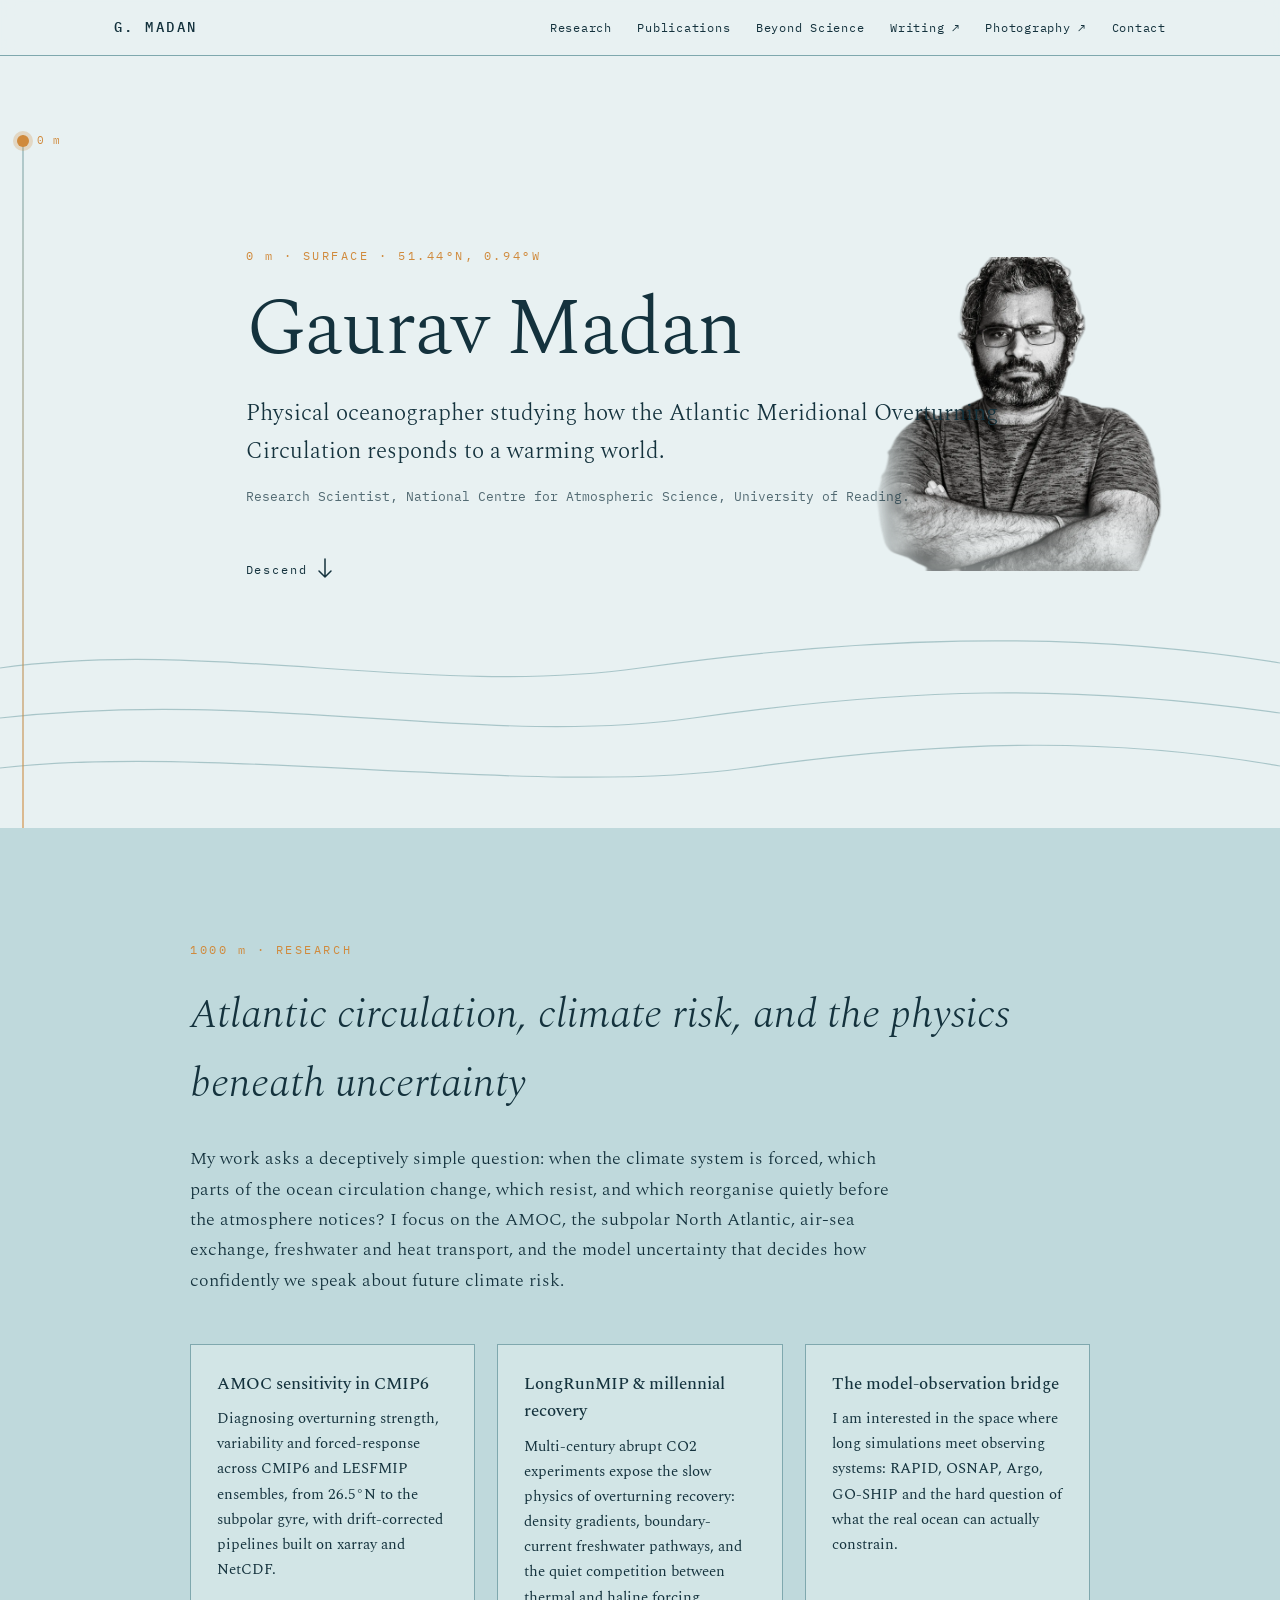
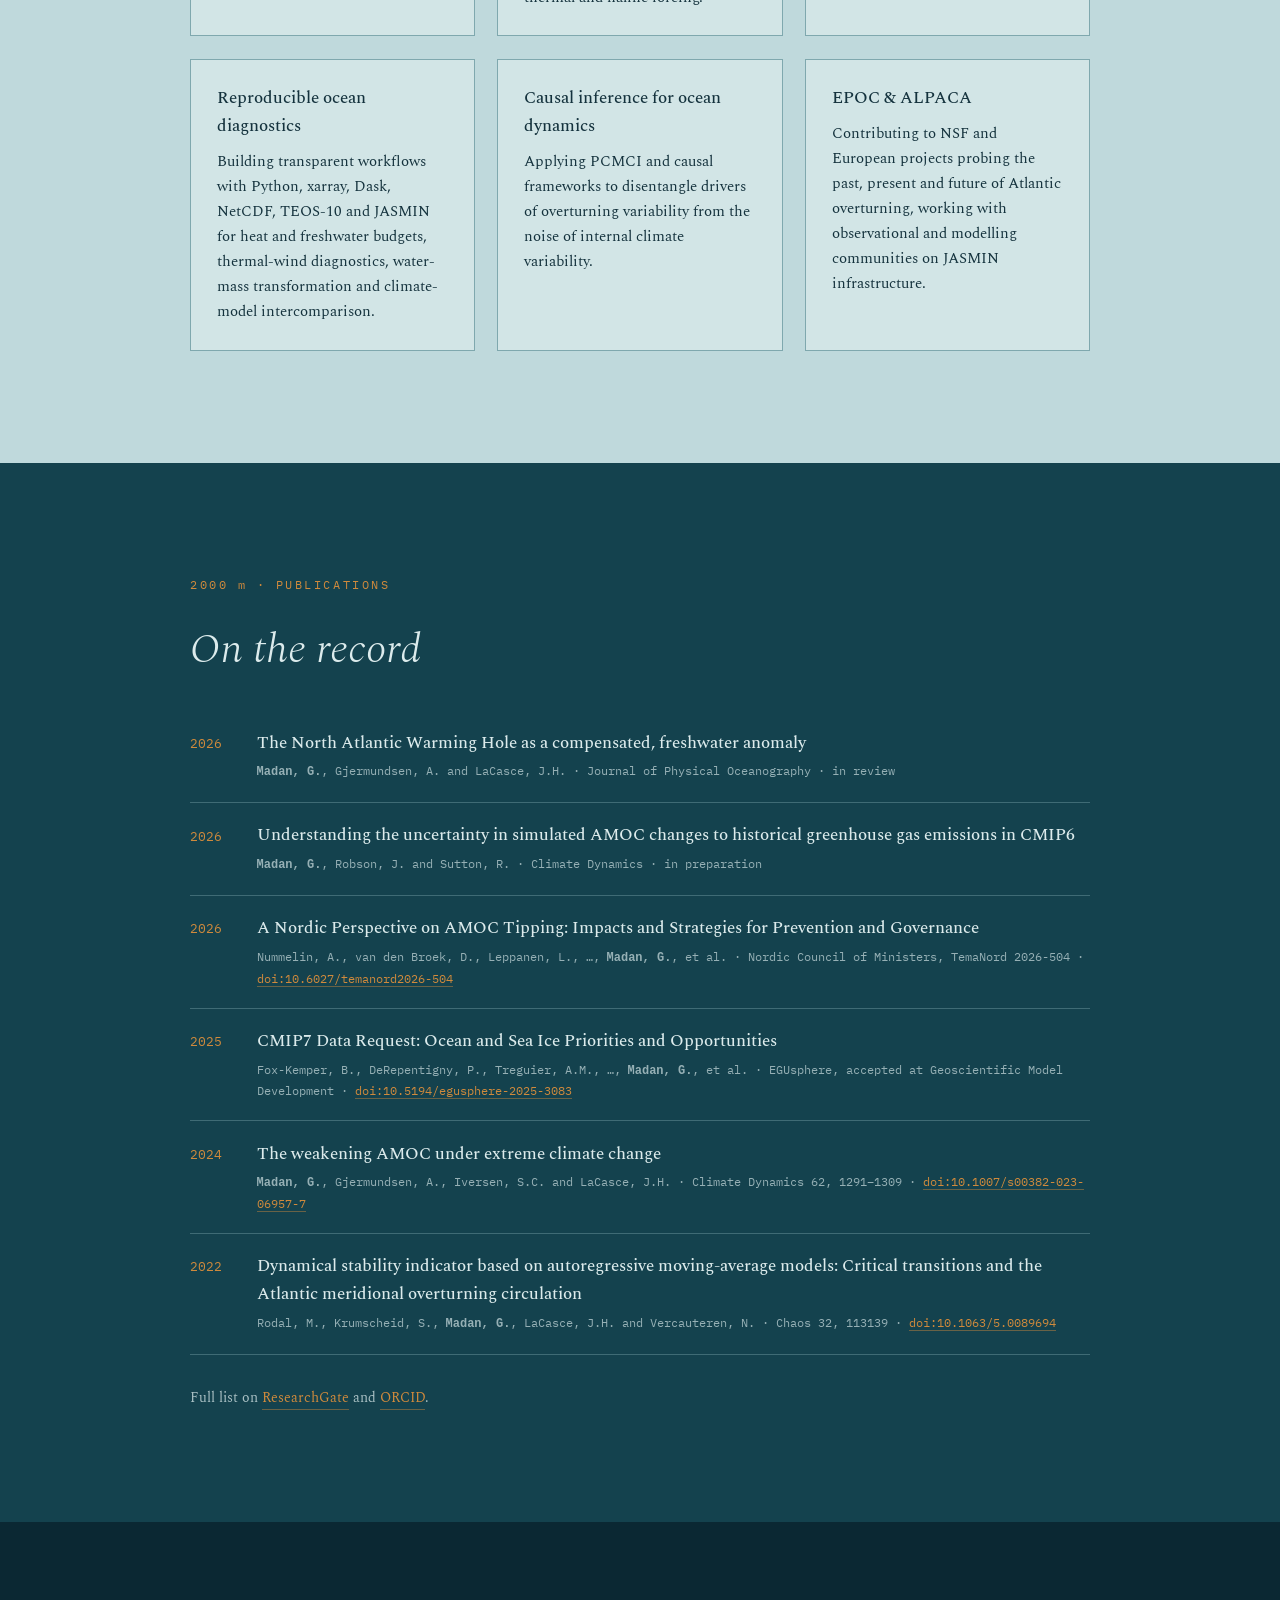
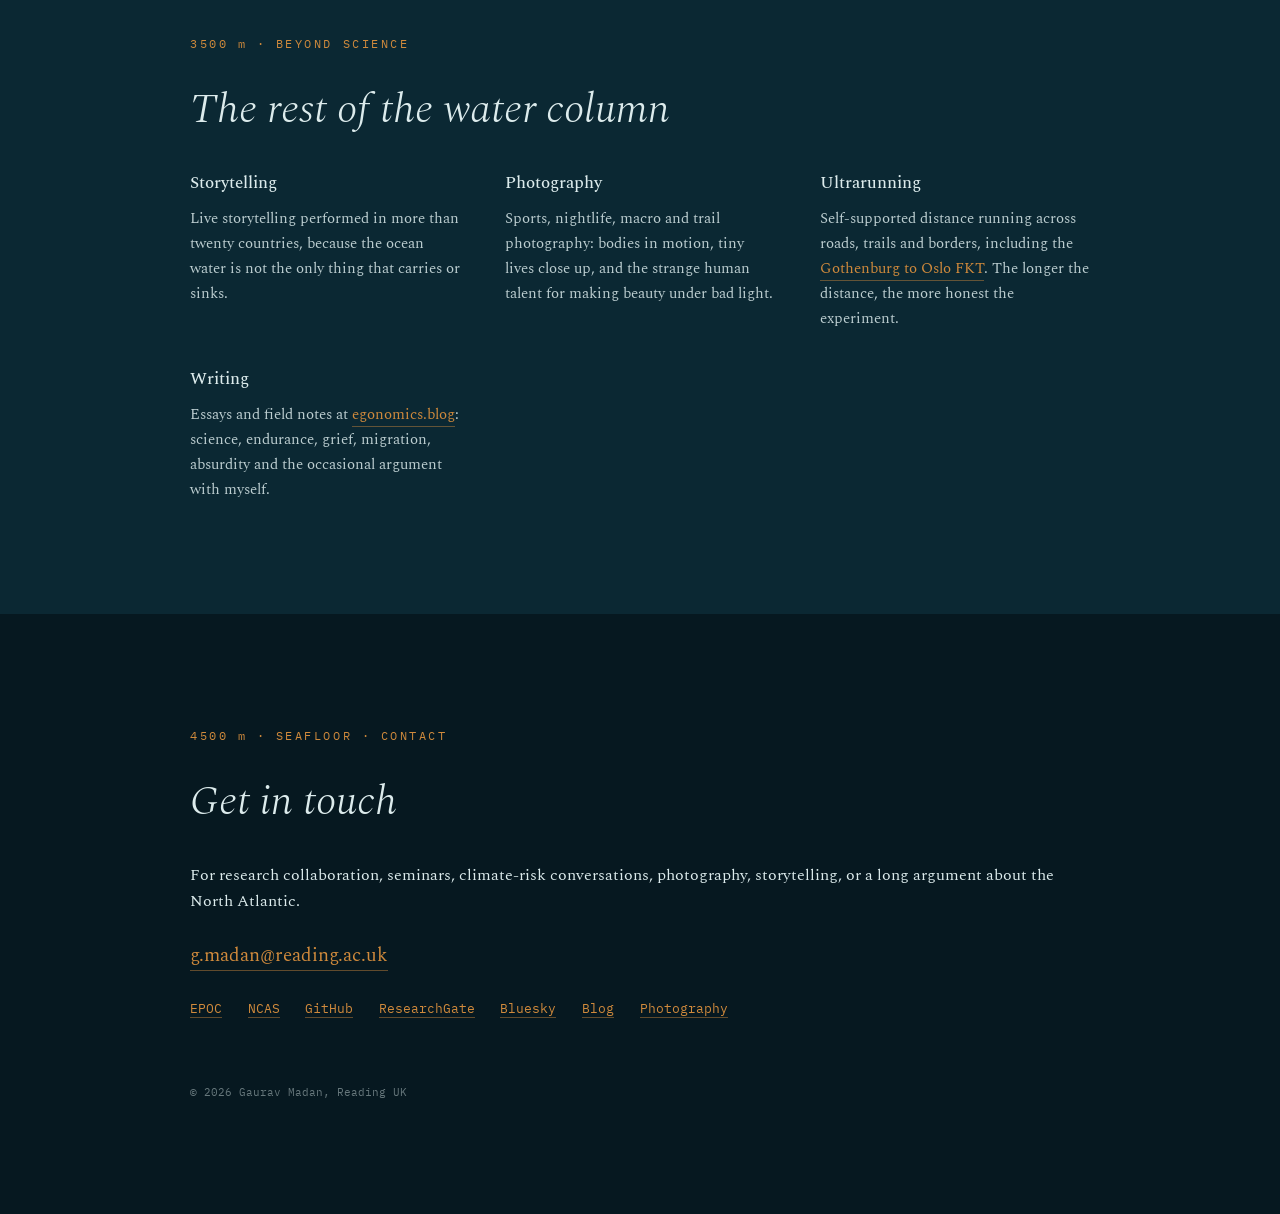
==== commit ef55669d: "updated: photo css" ====
--- a/index.html
+++ b/index.html
@@ -222,11 +222,6 @@
         <p class="eyebrow">3500 m &middot; BEYOND SCIENCE</p>
         <h2>The rest of the water column</h2>
         <div class="beyond-grid">
-          <article>
-            <h3>Outreach</h3>
-            <p>Live storytelling performed in more than twenty countries,
-            because the ocean water is not the only thing that carries or sinks.</p>
-          </article>
           <article>
             <h3>Storytelling</h3>
             <p>Live storytelling performed in more than twenty countries,
